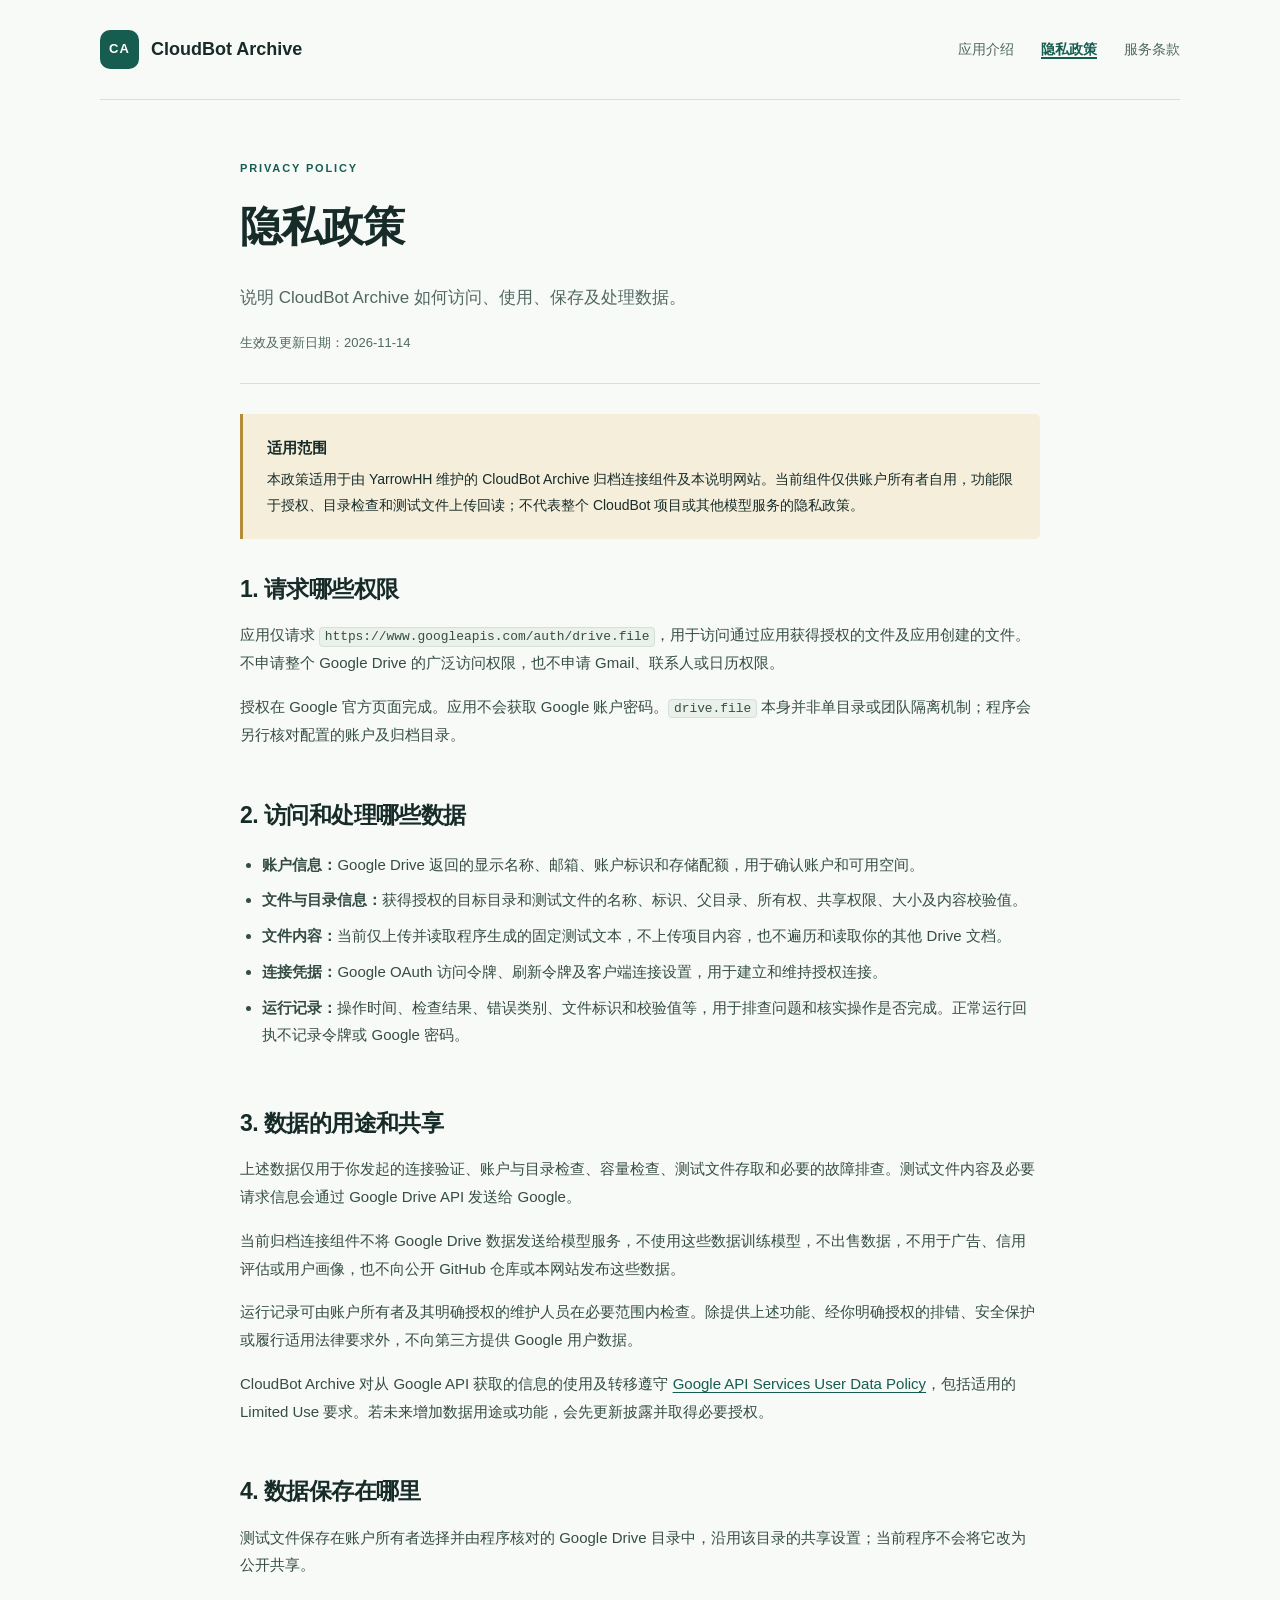
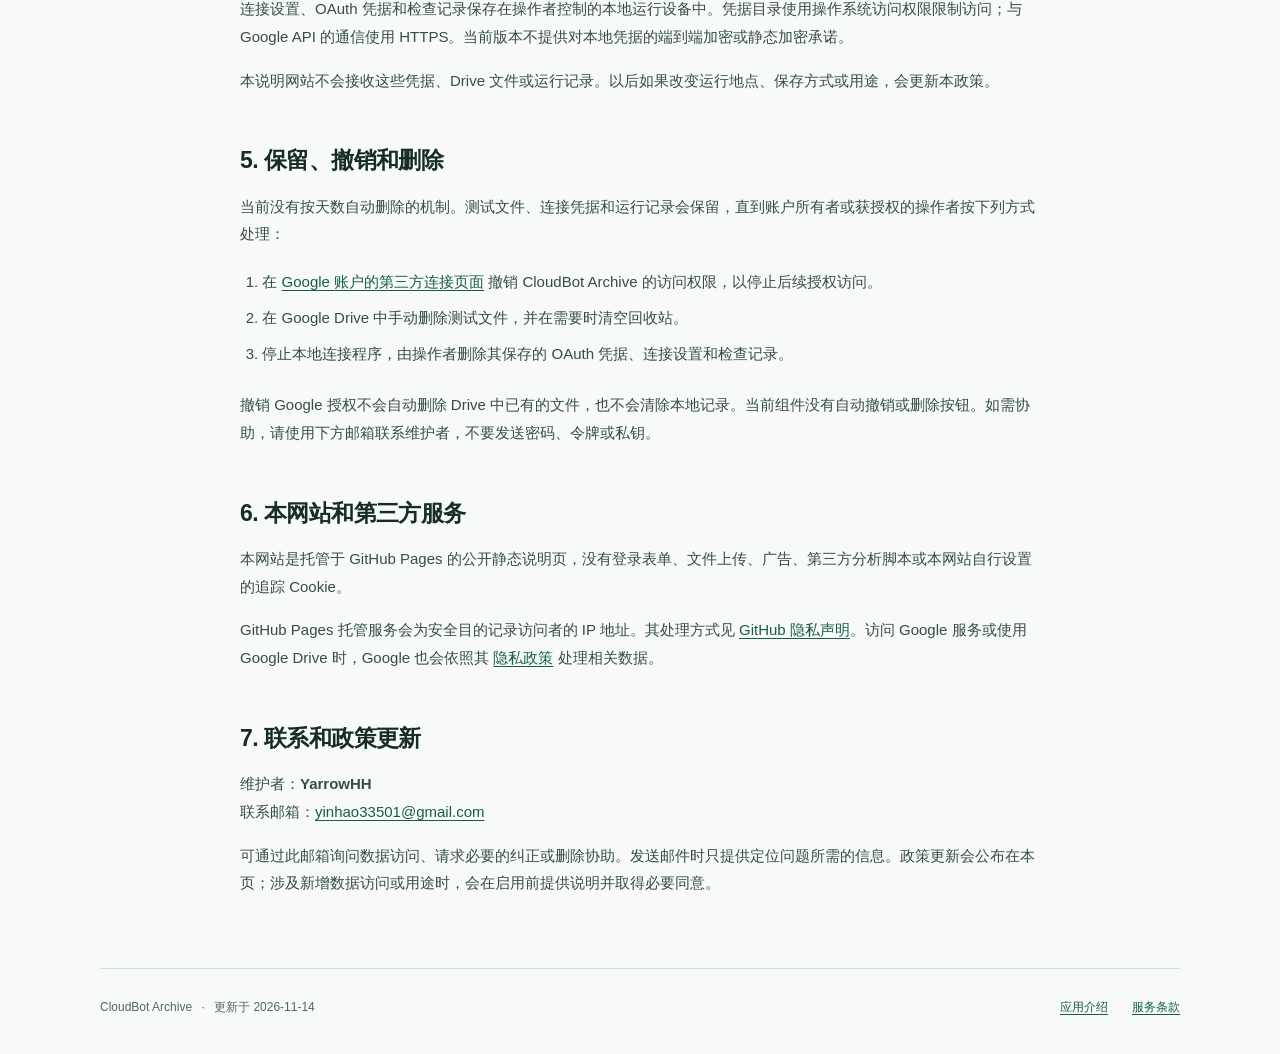
==== privacy.html @ 51e5c3c5 "Publish CloudBot Archive introduction, privacy policy, and terms" ====
<!doctype html>
<html lang="zh-CN">
<head>
  <meta charset="utf-8">
  <meta name="viewport" content="width=device-width, initial-scale=1">
  <meta name="description" content="CloudBot Archive 隐私政策：Google Drive 权限、数据访问与使用、本地存储、第三方处理，以及撤销授权和删除数据的方法。">
  <meta name="referrer" content="strict-origin-when-cross-origin">
  <title>隐私政策 · CloudBot Archive</title>
  <link rel="canonical" href="https://yarrowhh.github.io/privacy.html">
  <link rel="stylesheet" href="/styles.css">
</head>
<body>
  <a class="skip" href="#main">跳到正文</a>
  <header class="site-header wrap"><a class="brand" href="/" aria-label="CloudBot Archive 首页"><span class="brand-mark" aria-hidden="true">CA</span><span>CloudBot Archive</span></a><nav aria-label="网站导航"><a href="/">应用介绍</a><a href="/privacy.html" aria-current="page">隐私政策</a><a href="/terms.html">服务条款</a></nav></header>
  <main id="main" class="wrap document">
    <header class="document-heading"><p class="eyebrow">PRIVACY POLICY</p><h1>隐私政策</h1><p class="lead">说明 CloudBot Archive 如何访问、使用、保存及处理数据。</p><p class="date">生效及更新日期：2026-11-14</p></header>
    <aside class="note"><strong>适用范围</strong><p>本政策适用于由 YarrowHH 维护的 CloudBot Archive 归档连接组件及本说明网站。当前组件仅供账户所有者自用，功能限于授权、目录检查和测试文件上传回读；不代表整个 CloudBot 项目或其他模型服务的隐私政策。</p></aside>
    <section><h2>1. 请求哪些权限</h2><p>应用仅请求 <code>https://www.googleapis.com/auth/drive.file</code>，用于访问通过应用获得授权的文件及应用创建的文件。不申请整个 Google Drive 的广泛访问权限，也不申请 Gmail、联系人或日历权限。</p><p>授权在 Google 官方页面完成。应用不会获取 Google 账户密码。<code>drive.file</code> 本身并非单目录或团队隔离机制；程序会另行核对配置的账户及归档目录。</p></section>
    <section><h2>2. 访问和处理哪些数据</h2><ul><li><strong>账户信息：</strong>Google Drive 返回的显示名称、邮箱、账户标识和存储配额，用于确认账户和可用空间。</li><li><strong>文件与目录信息：</strong>获得授权的目标目录和测试文件的名称、标识、父目录、所有权、共享权限、大小及内容校验值。</li><li><strong>文件内容：</strong>当前仅上传并读取程序生成的固定测试文本，不上传项目内容，也不遍历和读取你的其他 Drive 文档。</li><li><strong>连接凭据：</strong>Google OAuth 访问令牌、刷新令牌及客户端连接设置，用于建立和维持授权连接。</li><li><strong>运行记录：</strong>操作时间、检查结果、错误类别、文件标识和校验值等，用于排查问题和核实操作是否完成。正常运行回执不记录令牌或 Google 密码。</li></ul></section>
    <section><h2>3. 数据的用途和共享</h2><p>上述数据仅用于你发起的连接验证、账户与目录检查、容量检查、测试文件存取和必要的故障排查。测试文件内容及必要请求信息会通过 Google Drive API 发送给 Google。</p><p>当前归档连接组件不将 Google Drive 数据发送给模型服务，不使用这些数据训练模型，不出售数据，不用于广告、信用评估或用户画像，也不向公开 GitHub 仓库或本网站发布这些数据。</p><p>运行记录可由账户所有者及其明确授权的维护人员在必要范围内检查。除提供上述功能、经你明确授权的排错、安全保护或履行适用法律要求外，不向第三方提供 Google 用户数据。</p><p>CloudBot Archive 对从 Google API 获取的信息的使用及转移遵守 <a href="https://developers.google.com/terms/api-services-user-data-policy">Google API Services User Data Policy</a>，包括适用的 Limited Use 要求。若未来增加数据用途或功能，会先更新披露并取得必要授权。</p></section>
    <section><h2>4. 数据保存在哪里</h2><p>测试文件保存在账户所有者选择并由程序核对的 Google Drive 目录中，沿用该目录的共享设置；当前程序不会将它改为公开共享。</p><p>连接设置、OAuth 凭据和检查记录保存在操作者控制的本地运行设备中。凭据目录使用操作系统访问权限限制访问；与 Google API 的通信使用 HTTPS。当前版本不提供对本地凭据的端到端加密或静态加密承诺。</p><p>本说明网站不会接收这些凭据、Drive 文件或运行记录。以后如果改变运行地点、保存方式或用途，会更新本政策。</p></section>
    <section><h2>5. 保留、撤销和删除</h2><p>当前没有按天数自动删除的机制。测试文件、连接凭据和运行记录会保留，直到账户所有者或获授权的操作者按下列方式处理：</p><ol><li>在 <a href="https://myaccount.google.com/connections">Google 账户的第三方连接页面</a> 撤销 CloudBot Archive 的访问权限，以停止后续授权访问。</li><li>在 Google Drive 中手动删除测试文件，并在需要时清空回收站。</li><li>停止本地连接程序，由操作者删除其保存的 OAuth 凭据、连接设置和检查记录。</li></ol><p>撤销 Google 授权不会自动删除 Drive 中已有的文件，也不会清除本地记录。当前组件没有自动撤销或删除按钮。如需协助，请使用下方邮箱联系维护者，不要发送密码、令牌或私钥。</p></section>
    <section><h2>6. 本网站和第三方服务</h2><p>本网站是托管于 GitHub Pages 的公开静态说明页，没有登录表单、文件上传、广告、第三方分析脚本或本网站自行设置的追踪 Cookie。</p><p>GitHub Pages 托管服务会为安全目的记录访问者的 IP 地址。其处理方式见 <a href="https://docs.github.com/en/site-policy/privacy-policies/github-general-privacy-statement">GitHub 隐私声明</a>。访问 Google 服务或使用 Google Drive 时，Google 也会依照其 <a href="https://policies.google.com/privacy">隐私政策</a> 处理相关数据。</p></section>
    <section><h2>7. 联系和政策更新</h2><p>维护者：<strong>YarrowHH</strong><br>联系邮箱：<a href="mailto:yinhao33501@gmail.com">yinhao33501@gmail.com</a></p><p>可通过此邮箱询问数据访问、请求必要的纠正或删除协助。发送邮件时只提供定位问题所需的信息。政策更新会公布在本页；涉及新增数据访问或用途时，会在启用前提供说明并取得必要同意。</p></section>
  </main>
  <footer class="site-footer wrap"><p>CloudBot Archive <span>·</span> 更新于 2026-11-14</p><div><a href="/">应用介绍</a><a href="/terms.html">服务条款</a></div></footer>
</body>
</html>
---- styles.css ----
:root{color-scheme:light;--paper:#f8faf7;--surface:#fff;--ink:#172c29;--muted:#516862;--line:#d5e0d9;--accent:#165d50;--wash:#e9f1e9;--warm:#f5eedb}
*{box-sizing:border-box}
html{scroll-padding-top:1.5rem}
body{margin:0;background:var(--paper);color:var(--ink);font-family:Inter,-apple-system,BlinkMacSystemFont,"Segoe UI","PingFang SC","Microsoft YaHei",sans-serif;font-size:16px;line-height:1.85;-webkit-font-smoothing:antialiased}
a{color:var(--accent);text-underline-offset:.22em;overflow-wrap:anywhere}
a:hover{text-decoration-thickness:2px}
a:focus-visible{outline:3px solid #c16821;outline-offset:5px;border-radius:2px}
.wrap{width:min(1080px,calc(100% - 64px));margin-inline:auto}
.skip{position:absolute;left:16px;top:-80px;background:var(--ink);color:#fff;padding:10px 16px;z-index:2}.skip:focus{top:12px}
.site-header{min-height:100px;display:flex;align-items:center;justify-content:space-between;gap:24px;border-bottom:1px solid var(--line)}
.brand{display:inline-flex;align-items:center;gap:12px;font-weight:700;font-size:18px;text-decoration:none;color:var(--ink);white-space:nowrap}
.brand-mark{display:grid;place-items:center;width:39px;height:39px;background:var(--accent);color:#fff;border-radius:10px;font-size:13px;letter-spacing:.08em}
nav{display:flex;gap:27px;flex-wrap:wrap}nav a{font-size:14px;text-decoration:none;color:var(--muted);padding:10px 0}nav a[aria-current=page]{color:var(--accent);font-weight:700;text-decoration:underline;text-decoration-thickness:2px}
.hero{padding:76px 0 64px;max-width:850px}
.eyebrow{font-size:11px;letter-spacing:.17em;font-weight:700;color:var(--accent);margin:0 0 20px;line-height:1.6}
h1,h2,h3{line-height:1.4;letter-spacing:-.025em}h1{font-size:clamp(32px,4.7vw,54px);margin:0 0 25px;font-weight:650}h2{font-size:28px;margin:0 0 22px;font-weight:650}h3{font-size:20px;margin:14px 0 12px;font-weight:650}p{margin:0 0 16px}
.lead{font-size:18px;line-height:1.95;color:var(--muted);max-width:720px}
.status{display:inline-flex;gap:9px;align-items:center;padding:5px 12px;background:var(--wash);border-radius:4px;color:var(--accent);font-size:13px;margin-top:6px}
.status span{font-size:9px}.hero-links{display:flex;align-items:center;flex-wrap:wrap;gap:25px;margin-top:24px}
.button{display:inline-flex;gap:24px;padding:12px 20px;background:var(--accent);border:1px solid var(--accent);color:#fff;text-decoration:none;border-radius:5px;font-size:14px;font-weight:600}.button:hover{background:#10483e}.text-link{font-size:14px;font-weight:600}
.section{padding:46px 0;border-top:1px solid var(--line)}.section-heading .eyebrow{margin-bottom:10px}.section-heading h2{margin-bottom:30px}
.features{display:grid;grid-template-columns:repeat(3,minmax(0,1fr));gap:32px}.features article{padding:0 20px 10px 0}.features p{font-size:15px;color:var(--muted)}.number{font-size:13px;color:var(--accent);font-weight:700}
.note{background:var(--warm);border-left:3px solid #b38d37;padding:20px 24px;margin-top:25px;font-size:14px;border-radius:0 5px 5px 0}.note strong{display:block;font-size:15px;margin-bottom:6px}.note p:last-child{margin-bottom:0}
.two-columns{display:grid;grid-template-columns:1.1fr 1fr;gap:65px;align-items:start}.two-columns p{font-size:15px;color:var(--muted)}.control-panel{padding:25px 28px;background:var(--wash);border-radius:6px}.control-panel h3{margin-top:0}.control-panel li{font-size:15px;padding:3px 0}
ul,ol{padding-left:1.4rem;margin:12px 0 20px}li{padding:4px 0}code{font-size:.86em;background:#eaf0ea;border:1px solid var(--line);padding:.1em .35em;border-radius:4px;overflow-wrap:anywhere}
.contact{display:flex;align-items:center;justify-content:space-between;gap:32px}.contact p{font-size:14px;color:var(--muted);max-width:580px}.contact .eyebrow{font-size:11px;color:var(--accent)}.contact h2{margin-bottom:12px}.contact-address{font-size:15px;white-space:nowrap}
.site-footer{display:flex;align-items:center;justify-content:space-between;gap:20px;padding:27px 0 36px;border-top:1px solid var(--line);color:var(--muted);font-size:12px}.site-footer p{margin:0}.site-footer span{padding:0 6px}.site-footer div{display:flex;gap:24px}
.document{max-width:800px;padding-bottom:55px}.document-heading{padding:60px 0 28px;border-bottom:1px solid var(--line)}.document h1{font-size:42px}.document .lead{font-size:17px}.date{font-size:13px;color:var(--muted);margin-bottom:0}.document section{padding-top:34px}.document h2{font-size:23px;margin-bottom:16px}.document section p,.document li{font-size:15px;color:#354d46}.document .note{margin-top:30px}.document .note p{font-size:14px}
@media(max-width:760px){.wrap{width:calc(100% - 40px)}.site-header{padding:22px 0;align-items:flex-start;flex-direction:column;gap:14px;min-height:0}nav{gap:24px}nav a{padding:2px 0}.hero{padding:44px 0 42px}.lead{font-size:16px}.section{padding:34px 0}h2{font-size:25px}.features{grid-template-columns:1fr;gap:19px}.features article{padding:0 0 16px;border-bottom:1px solid var(--line)}.features article:last-child{border-bottom:0}.features h3{margin-top:5px}.two-columns{grid-template-columns:1fr;gap:22px}.contact{align-items:flex-start;flex-direction:column;gap:4px}.contact-address{white-space:normal}.site-footer{align-items:flex-start;flex-direction:column;gap:10px}.document-heading{padding-top:40px}.document h1{font-size:34px}.note{padding:17px 19px}.hero-links{gap:18px}.eyebrow{letter-spacing:.1em;font-size:10px}}
@media(prefers-reduced-motion:reduce){html{scroll-behavior:auto}}
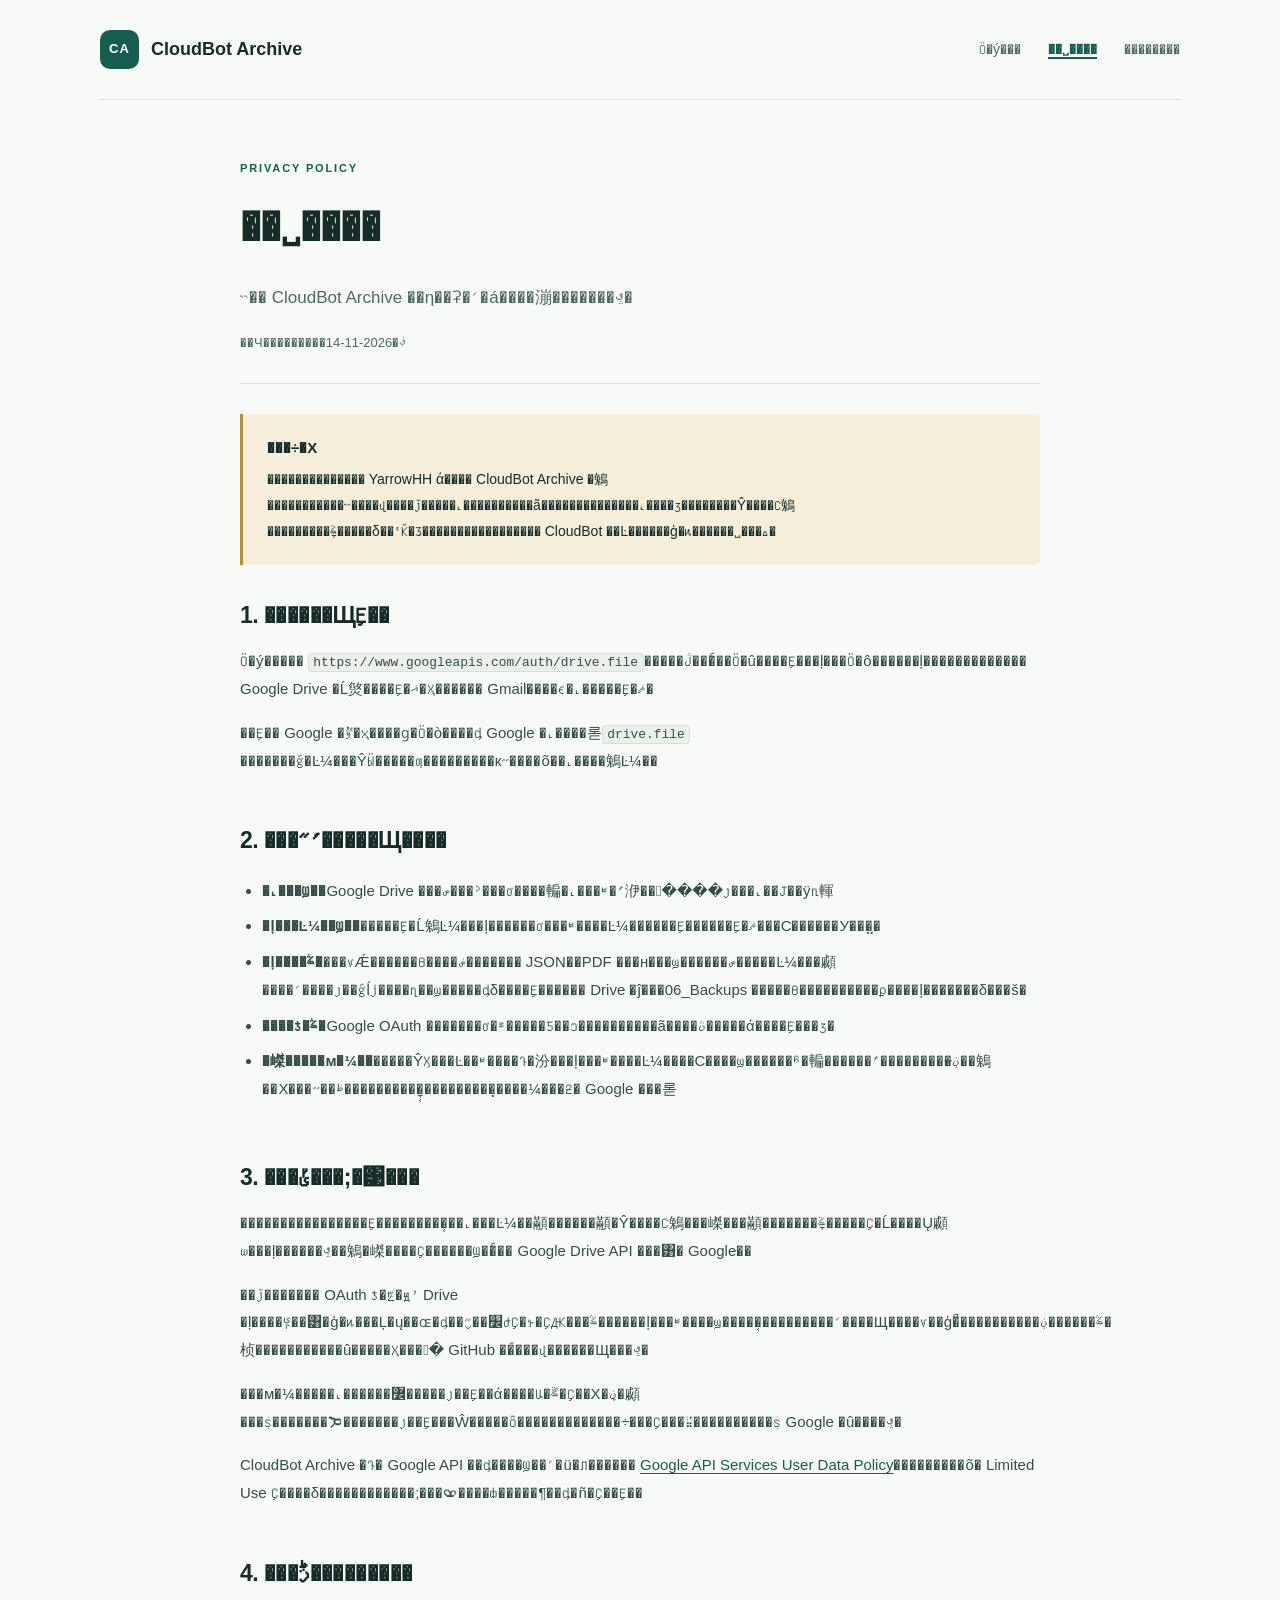
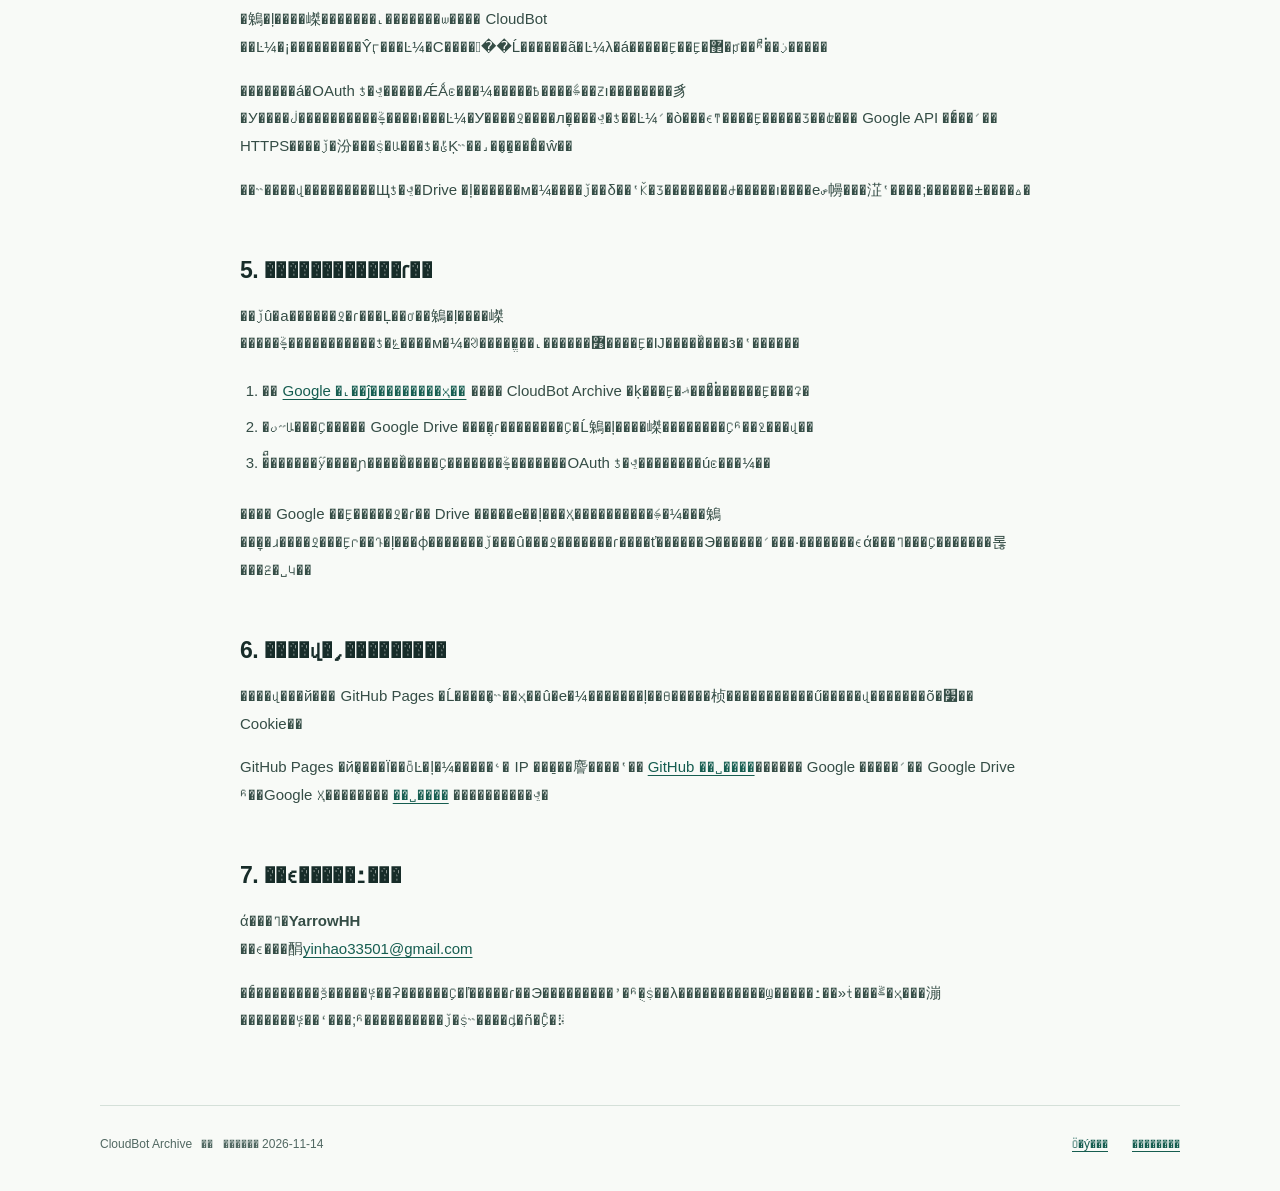
==== commit e4e8b992: "Update archive disclosures for bounded team artifact and restore validation" ====
--- a/privacy.html
+++ b/privacy.html
@@ -3,26 +3,26 @@
 <head>
   <meta charset="utf-8">
   <meta name="viewport" content="width=device-width, initial-scale=1">
-  <meta name="description" content="CloudBot Archive 隐私政策：Google Drive 权限、数据访问与使用、本地存储、第三方处理，以及撤销授权和删除数据的方法。">
+  <meta name="description" content="CloudBot Archive ��˽���ߣ�Google Drive Ȩ�ޡ����ݷ�����ʹ�á����ش洢���������������Լ�������Ȩ��ɾ�����ݵķ�����">
   <meta name="referrer" content="strict-origin-when-cross-origin">
-  <title>隐私政策 · CloudBot Archive</title>
+  <title>��˽���� �� CloudBot Archive</title>
   <link rel="canonical" href="https://yarrowhh.github.io/privacy.html">
   <link rel="stylesheet" href="/styles.css">
 </head>
 <body>
-  <a class="skip" href="#main">跳到正文</a>
-  <header class="site-header wrap"><a class="brand" href="/" aria-label="CloudBot Archive 首页"><span class="brand-mark" aria-hidden="true">CA</span><span>CloudBot Archive</span></a><nav aria-label="网站导航"><a href="/">应用介绍</a><a href="/privacy.html" aria-current="page">隐私政策</a><a href="/terms.html">服务条款</a></nav></header>
+  <a class="skip" href="#main">��������</a>
+  <header class="site-header wrap"><a class="brand" href="/" aria-label="CloudBot Archive ��ҳ"><span class="brand-mark" aria-hidden="true">CA</span><span>CloudBot Archive</span></a><nav aria-label="��վ����"><a href="/">Ӧ�ý���</a><a href="/privacy.html" aria-current="page">��˽����</a><a href="/terms.html">��������</a></nav></header>
   <main id="main" class="wrap document">
-    <header class="document-heading"><p class="eyebrow">PRIVACY POLICY</p><h1>隐私政策</h1><p class="lead">说明 CloudBot Archive 如何访问、使用、保存及处理数据。</p><p class="date">生效及更新日期：2026-11-14</p></header>
-    <aside class="note"><strong>适用范围</strong><p>本政策适用于由 YarrowHH 维护的 CloudBot Archive 归档连接组件及本说明网站。当前组件仅供账户所有者自用，功能限于授权、目录检查和测试文件上传回读；不代表整个 CloudBot 项目或其他模型服务的隐私政策。</p></aside>
-    <section><h2>1. 请求哪些权限</h2><p>应用仅请求 <code>https://www.googleapis.com/auth/drive.file</code>，用于访问通过应用获得授权的文件及应用创建的文件。不申请整个 Google Drive 的广泛访问权限，也不申请 Gmail、联系人或日历权限。</p><p>授权在 Google 官方页面完成。应用不会获取 Google 账户密码。<code>drive.file</code> 本身并非单目录或团队隔离机制；程序会另行核对配置的账户及归档目录。</p></section>
-    <section><h2>2. 访问和处理哪些数据</h2><ul><li><strong>账户信息：</strong>Google Drive 返回的显示名称、邮箱、账户标识和存储配额，用于确认账户和可用空间。</li><li><strong>文件与目录信息：</strong>获得授权的目标目录和测试文件的名称、标识、父目录、所有权、共享权限、大小及内容校验值。</li><li><strong>文件内容：</strong>当前仅上传并读取程序生成的固定测试文本，不上传项目内容，也不遍历和读取你的其他 Drive 文档。</li><li><strong>连接凭据：</strong>Google OAuth 访问令牌、刷新令牌及客户端连接设置，用于建立和维持授权连接。</li><li><strong>运行记录：</strong>操作时间、检查结果、错误类别、文件标识和校验值等，用于排查问题和核实操作是否完成。正常运行回执不记录令牌或 Google 密码。</li></ul></section>
-    <section><h2>3. 数据的用途和共享</h2><p>上述数据仅用于你发起的连接验证、账户与目录检查、容量检查、测试文件存取和必要的故障排查。测试文件内容及必要请求信息会通过 Google Drive API 发送给 Google。</p><p>当前归档连接组件不将 Google Drive 数据发送给模型服务，不使用这些数据训练模型，不出售数据，不用于广告、信用评估或用户画像，也不向公开 GitHub 仓库或本网站发布这些数据。</p><p>运行记录可由账户所有者及其明确授权的维护人员在必要范围内检查。除提供上述功能、经你明确授权的排错、安全保护或履行适用法律要求外，不向第三方提供 Google 用户数据。</p><p>CloudBot Archive 对从 Google API 获取的信息的使用及转移遵守 <a href="https://developers.google.com/terms/api-services-user-data-policy">Google API Services User Data Policy</a>，包括适用的 Limited Use 要求。若未来增加数据用途或功能，会先更新披露并取得必要授权。</p></section>
-    <section><h2>4. 数据保存在哪里</h2><p>测试文件保存在账户所有者选择并由程序核对的 Google Drive 目录中，沿用该目录的共享设置；当前程序不会将它改为公开共享。</p><p>连接设置、OAuth 凭据和检查记录保存在操作者控制的本地运行设备中。凭据目录使用操作系统访问权限限制访问；与 Google API 的通信使用 HTTPS。当前版本不提供对本地凭据的端到端加密或静态加密承诺。</p><p>本说明网站不会接收这些凭据、Drive 文件或运行记录。以后如果改变运行地点、保存方式或用途，会更新本政策。</p></section>
-    <section><h2>5. 保留、撤销和删除</h2><p>当前没有按天数自动删除的机制。测试文件、连接凭据和运行记录会保留，直到账户所有者或获授权的操作者按下列方式处理：</p><ol><li>在 <a href="https://myaccount.google.com/connections">Google 账户的第三方连接页面</a> 撤销 CloudBot Archive 的访问权限，以停止后续授权访问。</li><li>在 Google Drive 中手动删除测试文件，并在需要时清空回收站。</li><li>停止本地连接程序，由操作者删除其保存的 OAuth 凭据、连接设置和检查记录。</li></ol><p>撤销 Google 授权不会自动删除 Drive 中已有的文件，也不会清除本地记录。当前组件没有自动撤销或删除按钮。如需协助，请使用下方邮箱联系维护者，不要发送密码、令牌或私钥。</p></section>
-    <section><h2>6. 本网站和第三方服务</h2><p>本网站是托管于 GitHub Pages 的公开静态说明页，没有登录表单、文件上传、广告、第三方分析脚本或本网站自行设置的追踪 Cookie。</p><p>GitHub Pages 托管服务会为安全目的记录访问者的 IP 地址。其处理方式见 <a href="https://docs.github.com/en/site-policy/privacy-policies/github-general-privacy-statement">GitHub 隐私声明</a>。访问 Google 服务或使用 Google Drive 时，Google 也会依照其 <a href="https://policies.google.com/privacy">隐私政策</a> 处理相关数据。</p></section>
-    <section><h2>7. 联系和政策更新</h2><p>维护者：<strong>YarrowHH</strong><br>联系邮箱：<a href="mailto:yinhao33501@gmail.com">yinhao33501@gmail.com</a></p><p>可通过此邮箱询问数据访问、请求必要的纠正或删除协助。发送邮件时只提供定位问题所需的信息。政策更新会公布在本页；涉及新增数据访问或用途时，会在启用前提供说明并取得必要同意。</p></section>
+    <header class="document-heading"><p class="eyebrow">PRIVACY POLICY</p><h1>��˽����</h1><p class="lead">˵�� CloudBot Archive ��η��ʡ�ʹ�á����漰�������ݡ�</p><p class="date">��Ч���������ڣ�2026-11-14</p></header>
+    <aside class="note"><strong>���÷�Χ</strong><p>�������������� YarrowHH ά���� CloudBot Archive �鵵�����������˵����վ����ǰ�����˻����������ã��������������˻����ӡ��������Ŷ����Ϲ鵵���������ػָ�����δ��ʽǨ�Ʒ����������������� CloudBot ��Ŀ������ģ�ͷ������˽���ߡ�</p></aside>
+    <section><h2>1. ������ЩȨ��</h2><p>Ӧ�ý����� <code>https://www.googleapis.com/auth/drive.file</code>�����ڷ���ͨ��Ӧ�û����Ȩ���ļ���Ӧ�ô������ļ������������� Google Drive �Ĺ㷺����Ȩ�ޣ�Ҳ������ Gmail����ϵ�˻�����Ȩ�ޡ�</p><p>��Ȩ�� Google �ٷ�ҳ����ɡ�Ӧ�ò����ȡ Google �˻����롣<code>drive.file</code> �������ǵ�Ŀ¼���ŶӸ�����ƣ���������к˶����õ��˻����鵵Ŀ¼��</p></section>
+    <section><h2>2. ���ʺʹ�����Щ����</h2><ul><li><strong>�˻���Ϣ��</strong>Google Drive ���ص���ʾ���ơ����䡢�˻���ʶ�ʹ洢������ȷ���˻��Ϳ��ÿռ䡣</li><li><strong>�ļ���Ŀ¼��Ϣ��</strong>�����Ȩ�Ĺ鵵Ŀ¼���ļ������ơ���ʶ����Ŀ¼������Ȩ������Ȩ�ޡ���С������У��ֵ��</li><li><strong>�ļ����ݣ�</strong>���ѵǼ������ϴ����ض������� JSON��PDF ���н���ϣ������ص�����Ŀ¼���顣����ʹ����ȷ��ǵĺϳ����ղ��ϣ�����ȡδ����Ȩ������ Drive �ĵ���06_Backups �����ϴ����������ϼ����ļ�������δ���š�</li><li><strong>����ƾ�ݣ�</strong>Google OAuth �������ơ�ˢ�����Ƽ��ͻ����������ã����ڽ�����ά����Ȩ���ӡ�</li><li><strong>�嵥�����м�¼��</strong>�����ŶӼ���Ŀ��ʶ����Դ�汾���ļ���ʶ����Ŀ¼����С����ϣ������ʱ�䡢������ʹ���������ڹ̶��鵵��Χ���˶��ظ���������֤�ָ���������ִ����¼���ƻ� Google ���롣</li></ul></section>
+    <section><h2>3. ���ݵ���;�͹���</h2><p>����������������Ȩ��������֤���˻���Ŀ¼��顢������顢�Ŷ����Ϲ鵵���嵥���顢�������ػָ�����Ҫ�Ĺ����Ų顣ѡ���ļ������ݡ��鵵�嵥����Ҫ������Ϣ��ͨ�� Google Drive API ���͸� Google��</p><p>��ǰ������� OAuth ƾ�ݻ�ԭʼ Drive �ļ����ݷ��͸�ģ�ͷ���Ļ�ų��ɶ�ȡ��׼��״̬ժҪ�ͱ�ҪԪ���ݣ������ļ���ʶ����ϣ����֤����������ʹ����Щ����ѵ��ģ�ͣ����������ݣ������ڹ�桢�����������û�����Ҳ���򹫿� GitHub �ֿ����վ������Щ���ݡ�</p><p>���м�¼�����˻������߼�����ȷ��Ȩ��ά����Ա�ڱ�Ҫ��Χ�ڼ�顣���ṩ�������ܡ�������ȷ��Ȩ���Ŵ�����ȫ�������������÷���Ҫ���⣬����������ṩ Google �û����ݡ�</p><p>CloudBot Archive �Դ� Google API ��ȡ����Ϣ��ʹ�ü�ת������ <a href="https://developers.google.com/terms/api-services-user-data-policy">Google API Services User Data Policy</a>���������õ� Limited Use Ҫ����δ������������;���ܣ����ȸ�����¶��ȡ�ñ�Ҫ��Ȩ��</p></section>
+    <section><h2>4. ���ݱ���������</h2><p>�鵵�ļ����嵥�������˻�������ѡ���� CloudBot ��Ŀ¼�¡���������Ŷӷ���Ŀ¼�С����򲻸��Ĺ������ã�Ŀ¼λ�á�����Ȩ��Ȩ�޲�ƥ��ʱֹͣ��ز�����</p><p>�������á�OAuth ƾ�ݡ�����ǼǺͼ���¼�����ڲ����߿��Ƶı��������豸�У����ػָ����������ڶ����ı���Ŀ¼�У����Զ����лָ����ݡ�ƾ��Ŀ¼ʹ�ò���ϵͳ����Ȩ�����Ʒ��ʣ��� Google API ��ͨ��ʹ�� HTTPS����ǰ�汾���ṩ�Ա���ƾ�ݵĶ˵��˼��ܻ�̬���ܳ�ŵ��</p><p>��˵����վ���������Щƾ�ݡ�Drive �ļ������м�¼����ǰ��δ��ʽǨ�Ʒ��������Ժ�����ı����еص㡢���淽ʽ����;������±����ߡ�</p></section>
+    <section><h2>5. ������������ɾ��</h2><p>��ǰû�а������Զ�ɾ���Ļ��ơ��鵵�ļ����嵥�����ػָ�����������ƾ�ݺ����м�¼�ᱣ����ֱ���˻������߻����Ȩ�Ĳ����߰����з�ʽ������</p><ol><li>�� <a href="https://myaccount.google.com/connections">Google �˻��ĵ���������ҳ��</a> ���� CloudBot Archive �ķ���Ȩ�ޣ���ֹͣ������Ȩ���ʡ�</li><li>�ں˶Ա���Ҫ����� Google Drive ���ֶ�ɾ��������Ҫ�Ĺ鵵�ļ����嵥��������Ҫʱ��ջ���վ��</li><li>ֹͣ�������ӳ����ɲ����߰�����Ҫ�������ػָ�������OAuth ƾ�ݡ��������úͼ���¼��</li></ol><p>���� Google ��Ȩ�����Զ�ɾ�� Drive �����е��ļ���Ҳ����������ؼ�¼���鵵��ָ��ɹ����Զ���Ȩɾ��Դ�ļ���ɸ�������ǰ���û���Զ�������ɾ����ť������Э������ʹ���·�������ϵά���ߣ���Ҫ�������롢���ƻ�˽Կ��</p></section>
+    <section><h2>6. ����վ�͵���������</h2><p>����վ���й��� GitHub Pages �Ĺ�����̬˵��ҳ��û�е�¼�������ļ��ϴ�����桢�����������ű�����վ�������õ�׷�� Cookie��</p><p>GitHub Pages �йܷ����Ϊ��ȫĿ�ļ�¼�����ߵ� IP ��ַ���䴦����ʽ�� <a href="https://docs.github.com/en/site-policy/privacy-policies/github-general-privacy-statement">GitHub ��˽����</a>������ Google �����ʹ�� Google Drive ʱ��Google Ҳ�������� <a href="https://policies.google.com/privacy">��˽����</a> ����������ݡ�</p></section>
+    <section><h2>7. ��ϵ�����߸���</h2><p>ά���ߣ�<strong>YarrowHH</strong><br>��ϵ���䣺<a href="mailto:yinhao33501@gmail.com">yinhao33501@gmail.com</a></p><p>��ͨ��������ѯ�����ݷ��ʡ������Ҫ�ľ�����ɾ��Э���������ʼ�ʱֻ�ṩ��λ�����������Ϣ�����߸��»ṫ���ڱ�ҳ���漰�������ݷ��ʻ���;ʱ����������ǰ�ṩ˵����ȡ�ñ�Ҫͬ�⡣</p></section>
   </main>
-  <footer class="site-footer wrap"><p>CloudBot Archive <span>·</span> 更新于 2026-11-14</p><div><a href="/">应用介绍</a><a href="/terms.html">服务条款</a></div></footer>
+  <footer class="site-footer wrap"><p>CloudBot Archive <span>��</span> ������ 2026-11-14</p><div><a href="/">Ӧ�ý���</a><a href="/terms.html">��������</a></div></footer>
 </body>
 </html>
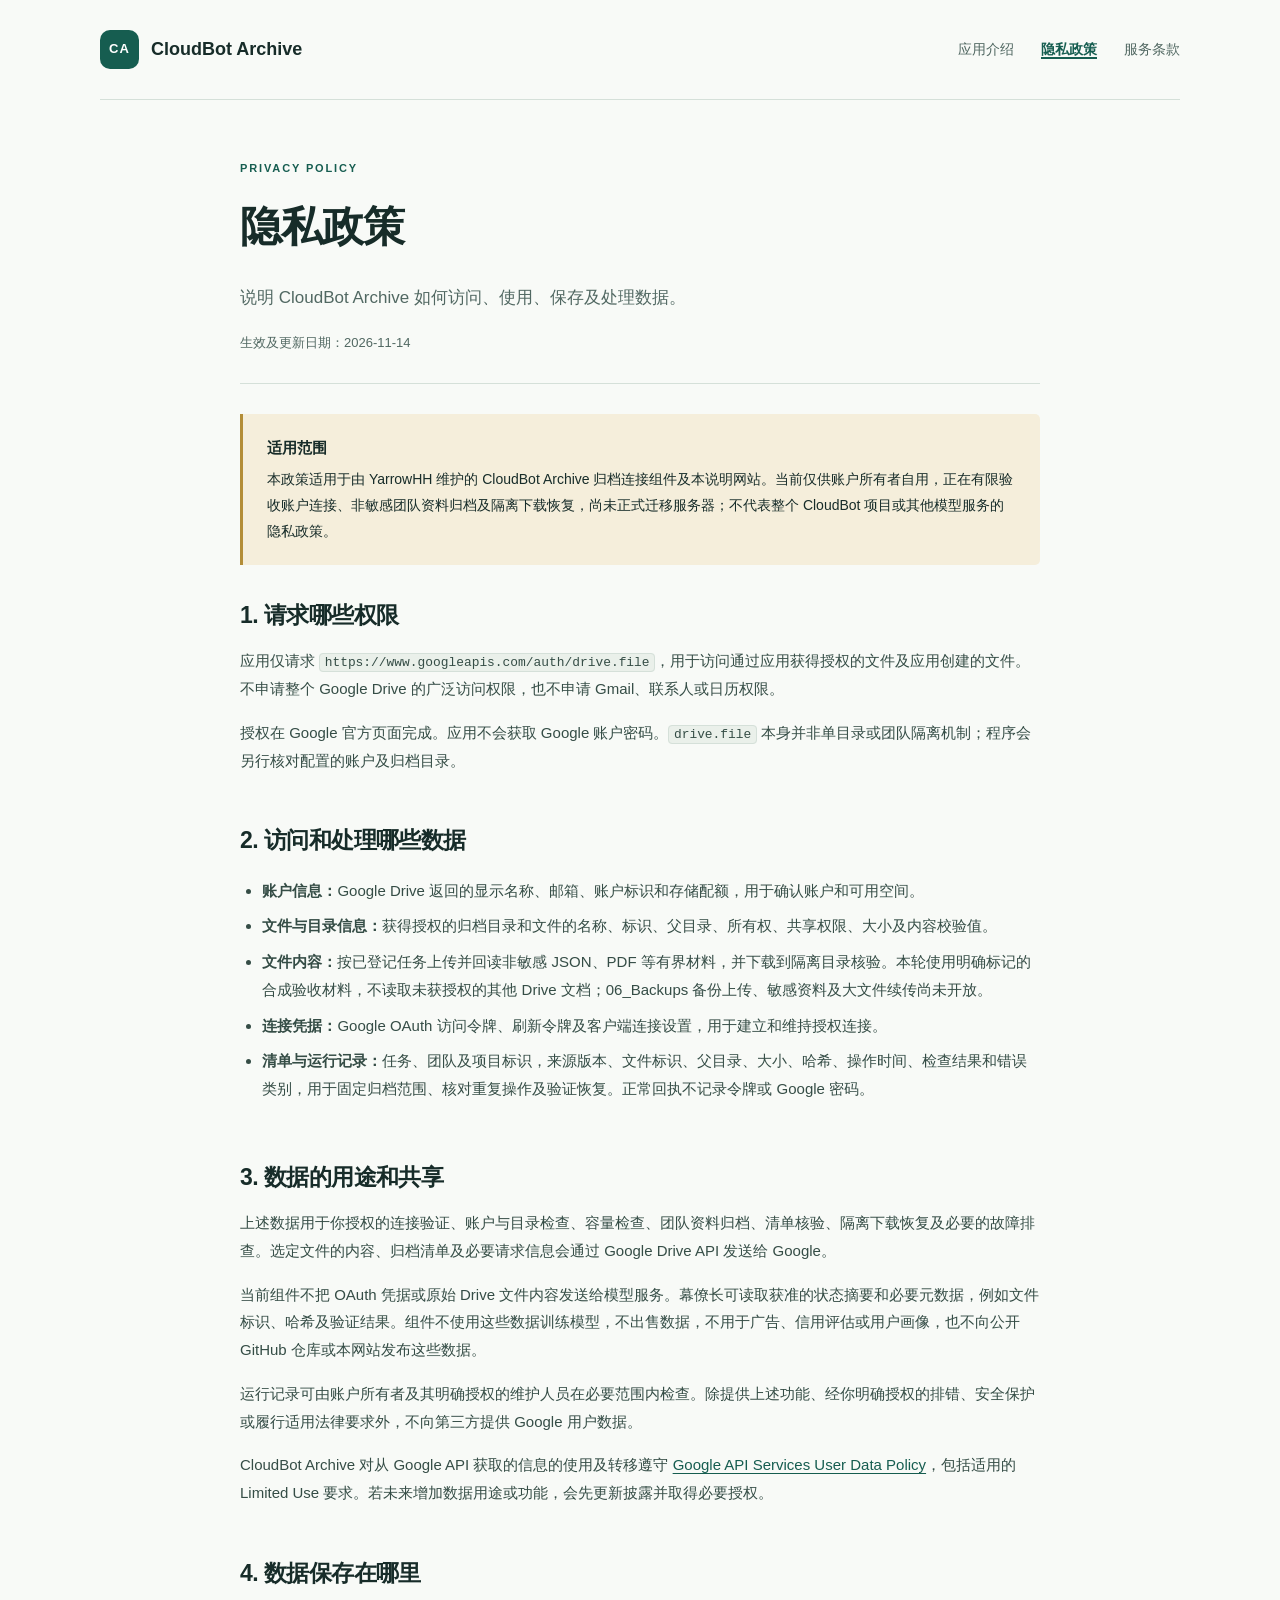
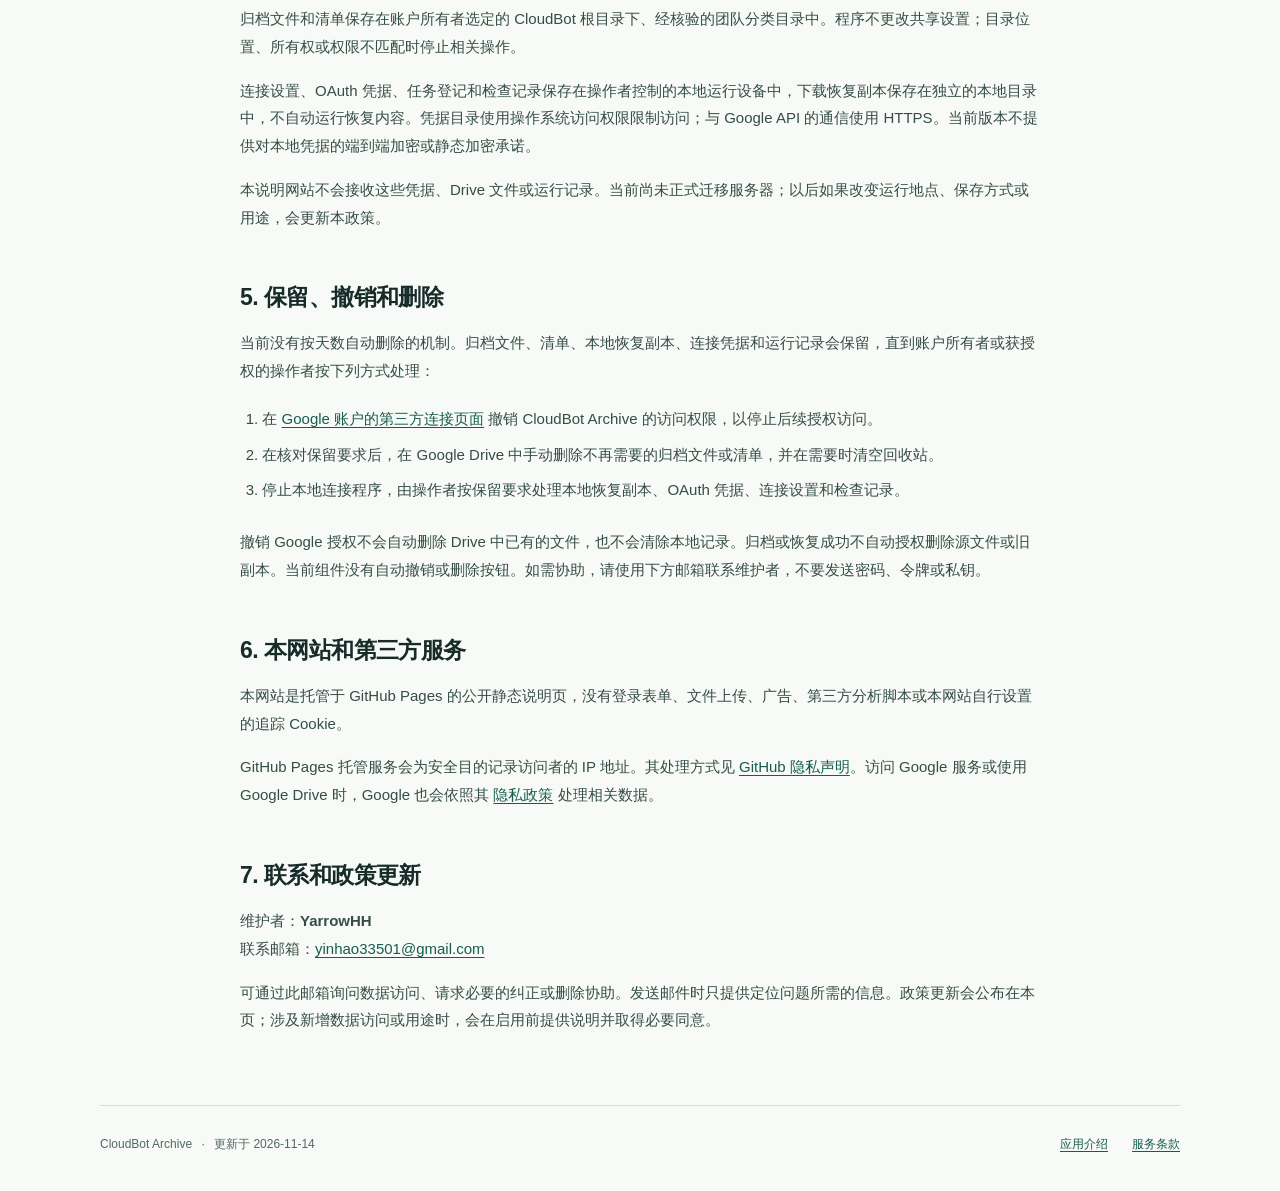
==== commit b3ead7c5: "Preserve UTF-8 Chinese text in archive disclosures" ====
--- a/privacy.html
+++ b/privacy.html
@@ -3,26 +3,26 @@
 <head>
   <meta charset="utf-8">
   <meta name="viewport" content="width=device-width, initial-scale=1">
-  <meta name="description" content="CloudBot Archive ��˽���ߣ�Google Drive Ȩ�ޡ����ݷ�����ʹ�á����ش洢���������������Լ�������Ȩ��ɾ�����ݵķ�����">
+  <meta name="description" content="CloudBot Archive 隐私政策：Google Drive 权限、数据访问与使用、本地存储、第三方处理，以及撤销授权和删除数据的方法。">
   <meta name="referrer" content="strict-origin-when-cross-origin">
-  <title>��˽���� �� CloudBot Archive</title>
+  <title>隐私政策 · CloudBot Archive</title>
   <link rel="canonical" href="https://yarrowhh.github.io/privacy.html">
   <link rel="stylesheet" href="/styles.css">
 </head>
 <body>
-  <a class="skip" href="#main">��������</a>
-  <header class="site-header wrap"><a class="brand" href="/" aria-label="CloudBot Archive ��ҳ"><span class="brand-mark" aria-hidden="true">CA</span><span>CloudBot Archive</span></a><nav aria-label="��վ����"><a href="/">Ӧ�ý���</a><a href="/privacy.html" aria-current="page">��˽����</a><a href="/terms.html">��������</a></nav></header>
+  <a class="skip" href="#main">跳到正文</a>
+  <header class="site-header wrap"><a class="brand" href="/" aria-label="CloudBot Archive 首页"><span class="brand-mark" aria-hidden="true">CA</span><span>CloudBot Archive</span></a><nav aria-label="网站导航"><a href="/">应用介绍</a><a href="/privacy.html" aria-current="page">隐私政策</a><a href="/terms.html">服务条款</a></nav></header>
   <main id="main" class="wrap document">
-    <header class="document-heading"><p class="eyebrow">PRIVACY POLICY</p><h1>��˽����</h1><p class="lead">˵�� CloudBot Archive ��η��ʡ�ʹ�á����漰�������ݡ�</p><p class="date">��Ч���������ڣ�2026-11-14</p></header>
-    <aside class="note"><strong>���÷�Χ</strong><p>�������������� YarrowHH ά���� CloudBot Archive �鵵�����������˵����վ����ǰ�����˻����������ã��������������˻����ӡ��������Ŷ����Ϲ鵵���������ػָ�����δ��ʽǨ�Ʒ����������������� CloudBot ��Ŀ������ģ�ͷ������˽���ߡ�</p></aside>
-    <section><h2>1. ������ЩȨ��</h2><p>Ӧ�ý����� <code>https://www.googleapis.com/auth/drive.file</code>�����ڷ���ͨ��Ӧ�û����Ȩ���ļ���Ӧ�ô������ļ������������� Google Drive �Ĺ㷺����Ȩ�ޣ�Ҳ������ Gmail����ϵ�˻�����Ȩ�ޡ�</p><p>��Ȩ�� Google �ٷ�ҳ����ɡ�Ӧ�ò����ȡ Google �˻����롣<code>drive.file</code> �������ǵ�Ŀ¼���ŶӸ�����ƣ���������к˶����õ��˻����鵵Ŀ¼��</p></section>
-    <section><h2>2. ���ʺʹ�����Щ����</h2><ul><li><strong>�˻���Ϣ��</strong>Google Drive ���ص���ʾ���ơ����䡢�˻���ʶ�ʹ洢������ȷ���˻��Ϳ��ÿռ䡣</li><li><strong>�ļ���Ŀ¼��Ϣ��</strong>�����Ȩ�Ĺ鵵Ŀ¼���ļ������ơ���ʶ����Ŀ¼������Ȩ������Ȩ�ޡ���С������У��ֵ��</li><li><strong>�ļ����ݣ�</strong>���ѵǼ������ϴ����ض������� JSON��PDF ���н���ϣ������ص�����Ŀ¼���顣����ʹ����ȷ��ǵĺϳ����ղ��ϣ�����ȡδ����Ȩ������ Drive �ĵ���06_Backups �����ϴ����������ϼ����ļ�������δ���š�</li><li><strong>����ƾ�ݣ�</strong>Google OAuth �������ơ�ˢ�����Ƽ��ͻ����������ã����ڽ�����ά����Ȩ���ӡ�</li><li><strong>�嵥�����м�¼��</strong>�����ŶӼ���Ŀ��ʶ����Դ�汾���ļ���ʶ����Ŀ¼����С����ϣ������ʱ�䡢������ʹ���������ڹ̶��鵵��Χ���˶��ظ���������֤�ָ���������ִ����¼���ƻ� Google ���롣</li></ul></section>
-    <section><h2>3. ���ݵ���;�͹���</h2><p>����������������Ȩ��������֤���˻���Ŀ¼��顢������顢�Ŷ����Ϲ鵵���嵥���顢�������ػָ�����Ҫ�Ĺ����Ų顣ѡ���ļ������ݡ��鵵�嵥����Ҫ������Ϣ��ͨ�� Google Drive API ���͸� Google��</p><p>��ǰ������� OAuth ƾ�ݻ�ԭʼ Drive �ļ����ݷ��͸�ģ�ͷ���Ļ�ų��ɶ�ȡ��׼��״̬ժҪ�ͱ�ҪԪ���ݣ������ļ���ʶ����ϣ����֤����������ʹ����Щ����ѵ��ģ�ͣ����������ݣ������ڹ�桢�����������û�����Ҳ���򹫿� GitHub �ֿ����վ������Щ���ݡ�</p><p>���м�¼�����˻������߼�����ȷ��Ȩ��ά����Ա�ڱ�Ҫ��Χ�ڼ�顣���ṩ�������ܡ�������ȷ��Ȩ���Ŵ�����ȫ�������������÷���Ҫ���⣬����������ṩ Google �û����ݡ�</p><p>CloudBot Archive �Դ� Google API ��ȡ����Ϣ��ʹ�ü�ת������ <a href="https://developers.google.com/terms/api-services-user-data-policy">Google API Services User Data Policy</a>���������õ� Limited Use Ҫ����δ������������;���ܣ����ȸ�����¶��ȡ�ñ�Ҫ��Ȩ��</p></section>
-    <section><h2>4. ���ݱ���������</h2><p>�鵵�ļ����嵥�������˻�������ѡ���� CloudBot ��Ŀ¼�¡���������Ŷӷ���Ŀ¼�С����򲻸��Ĺ������ã�Ŀ¼λ�á�����Ȩ��Ȩ�޲�ƥ��ʱֹͣ��ز�����</p><p>�������á�OAuth ƾ�ݡ�����ǼǺͼ���¼�����ڲ����߿��Ƶı��������豸�У����ػָ����������ڶ����ı���Ŀ¼�У����Զ����лָ����ݡ�ƾ��Ŀ¼ʹ�ò���ϵͳ����Ȩ�����Ʒ��ʣ��� Google API ��ͨ��ʹ�� HTTPS����ǰ�汾���ṩ�Ա���ƾ�ݵĶ˵��˼��ܻ�̬���ܳ�ŵ��</p><p>��˵����վ���������Щƾ�ݡ�Drive �ļ������м�¼����ǰ��δ��ʽǨ�Ʒ��������Ժ�����ı����еص㡢���淽ʽ����;������±����ߡ�</p></section>
-    <section><h2>5. ������������ɾ��</h2><p>��ǰû�а������Զ�ɾ���Ļ��ơ��鵵�ļ����嵥�����ػָ�����������ƾ�ݺ����м�¼�ᱣ����ֱ���˻������߻����Ȩ�Ĳ����߰����з�ʽ������</p><ol><li>�� <a href="https://myaccount.google.com/connections">Google �˻��ĵ���������ҳ��</a> ���� CloudBot Archive �ķ���Ȩ�ޣ���ֹͣ������Ȩ���ʡ�</li><li>�ں˶Ա���Ҫ����� Google Drive ���ֶ�ɾ��������Ҫ�Ĺ鵵�ļ����嵥��������Ҫʱ��ջ���վ��</li><li>ֹͣ�������ӳ����ɲ����߰�����Ҫ�������ػָ�������OAuth ƾ�ݡ��������úͼ���¼��</li></ol><p>���� Google ��Ȩ�����Զ�ɾ�� Drive �����е��ļ���Ҳ����������ؼ�¼���鵵��ָ��ɹ����Զ���Ȩɾ��Դ�ļ���ɸ�������ǰ���û���Զ�������ɾ����ť������Э������ʹ���·�������ϵά���ߣ���Ҫ�������롢���ƻ�˽Կ��</p></section>
-    <section><h2>6. ����վ�͵���������</h2><p>����վ���й��� GitHub Pages �Ĺ�����̬˵��ҳ��û�е�¼�������ļ��ϴ�����桢�����������ű�����վ�������õ�׷�� Cookie��</p><p>GitHub Pages �йܷ����Ϊ��ȫĿ�ļ�¼�����ߵ� IP ��ַ���䴦����ʽ�� <a href="https://docs.github.com/en/site-policy/privacy-policies/github-general-privacy-statement">GitHub ��˽����</a>������ Google �����ʹ�� Google Drive ʱ��Google Ҳ�������� <a href="https://policies.google.com/privacy">��˽����</a> ����������ݡ�</p></section>
-    <section><h2>7. ��ϵ�����߸���</h2><p>ά���ߣ�<strong>YarrowHH</strong><br>��ϵ���䣺<a href="mailto:yinhao33501@gmail.com">yinhao33501@gmail.com</a></p><p>��ͨ��������ѯ�����ݷ��ʡ������Ҫ�ľ�����ɾ��Э���������ʼ�ʱֻ�ṩ��λ�����������Ϣ�����߸��»ṫ���ڱ�ҳ���漰�������ݷ��ʻ���;ʱ����������ǰ�ṩ˵����ȡ�ñ�Ҫͬ�⡣</p></section>
+    <header class="document-heading"><p class="eyebrow">PRIVACY POLICY</p><h1>隐私政策</h1><p class="lead">说明 CloudBot Archive 如何访问、使用、保存及处理数据。</p><p class="date">生效及更新日期：2026-11-14</p></header>
+    <aside class="note"><strong>适用范围</strong><p>本政策适用于由 YarrowHH 维护的 CloudBot Archive 归档连接组件及本说明网站。当前仅供账户所有者自用，正在有限验收账户连接、非敏感团队资料归档及隔离下载恢复，尚未正式迁移服务器；不代表整个 CloudBot 项目或其他模型服务的隐私政策。</p></aside>
+    <section><h2>1. 请求哪些权限</h2><p>应用仅请求 <code>https://www.googleapis.com/auth/drive.file</code>，用于访问通过应用获得授权的文件及应用创建的文件。不申请整个 Google Drive 的广泛访问权限，也不申请 Gmail、联系人或日历权限。</p><p>授权在 Google 官方页面完成。应用不会获取 Google 账户密码。<code>drive.file</code> 本身并非单目录或团队隔离机制；程序会另行核对配置的账户及归档目录。</p></section>
+    <section><h2>2. 访问和处理哪些数据</h2><ul><li><strong>账户信息：</strong>Google Drive 返回的显示名称、邮箱、账户标识和存储配额，用于确认账户和可用空间。</li><li><strong>文件与目录信息：</strong>获得授权的归档目录和文件的名称、标识、父目录、所有权、共享权限、大小及内容校验值。</li><li><strong>文件内容：</strong>按已登记任务上传并回读非敏感 JSON、PDF 等有界材料，并下载到隔离目录核验。本轮使用明确标记的合成验收材料，不读取未获授权的其他 Drive 文档；06_Backups 备份上传、敏感资料及大文件续传尚未开放。</li><li><strong>连接凭据：</strong>Google OAuth 访问令牌、刷新令牌及客户端连接设置，用于建立和维持授权连接。</li><li><strong>清单与运行记录：</strong>任务、团队及项目标识，来源版本、文件标识、父目录、大小、哈希、操作时间、检查结果和错误类别，用于固定归档范围、核对重复操作及验证恢复。正常回执不记录令牌或 Google 密码。</li></ul></section>
+    <section><h2>3. 数据的用途和共享</h2><p>上述数据用于你授权的连接验证、账户与目录检查、容量检查、团队资料归档、清单核验、隔离下载恢复及必要的故障排查。选定文件的内容、归档清单及必要请求信息会通过 Google Drive API 发送给 Google。</p><p>当前组件不把 OAuth 凭据或原始 Drive 文件内容发送给模型服务。幕僚长可读取获准的状态摘要和必要元数据，例如文件标识、哈希及验证结果。组件不使用这些数据训练模型，不出售数据，不用于广告、信用评估或用户画像，也不向公开 GitHub 仓库或本网站发布这些数据。</p><p>运行记录可由账户所有者及其明确授权的维护人员在必要范围内检查。除提供上述功能、经你明确授权的排错、安全保护或履行适用法律要求外，不向第三方提供 Google 用户数据。</p><p>CloudBot Archive 对从 Google API 获取的信息的使用及转移遵守 <a href="https://developers.google.com/terms/api-services-user-data-policy">Google API Services User Data Policy</a>，包括适用的 Limited Use 要求。若未来增加数据用途或功能，会先更新披露并取得必要授权。</p></section>
+    <section><h2>4. 数据保存在哪里</h2><p>归档文件和清单保存在账户所有者选定的 CloudBot 根目录下、经核验的团队分类目录中。程序不更改共享设置；目录位置、所有权或权限不匹配时停止相关操作。</p><p>连接设置、OAuth 凭据、任务登记和检查记录保存在操作者控制的本地运行设备中，下载恢复副本保存在独立的本地目录中，不自动运行恢复内容。凭据目录使用操作系统访问权限限制访问；与 Google API 的通信使用 HTTPS。当前版本不提供对本地凭据的端到端加密或静态加密承诺。</p><p>本说明网站不会接收这些凭据、Drive 文件或运行记录。当前尚未正式迁移服务器；以后如果改变运行地点、保存方式或用途，会更新本政策。</p></section>
+    <section><h2>5. 保留、撤销和删除</h2><p>当前没有按天数自动删除的机制。归档文件、清单、本地恢复副本、连接凭据和运行记录会保留，直到账户所有者或获授权的操作者按下列方式处理：</p><ol><li>在 <a href="https://myaccount.google.com/connections">Google 账户的第三方连接页面</a> 撤销 CloudBot Archive 的访问权限，以停止后续授权访问。</li><li>在核对保留要求后，在 Google Drive 中手动删除不再需要的归档文件或清单，并在需要时清空回收站。</li><li>停止本地连接程序，由操作者按保留要求处理本地恢复副本、OAuth 凭据、连接设置和检查记录。</li></ol><p>撤销 Google 授权不会自动删除 Drive 中已有的文件，也不会清除本地记录。归档或恢复成功不自动授权删除源文件或旧副本。当前组件没有自动撤销或删除按钮。如需协助，请使用下方邮箱联系维护者，不要发送密码、令牌或私钥。</p></section>
+    <section><h2>6. 本网站和第三方服务</h2><p>本网站是托管于 GitHub Pages 的公开静态说明页，没有登录表单、文件上传、广告、第三方分析脚本或本网站自行设置的追踪 Cookie。</p><p>GitHub Pages 托管服务会为安全目的记录访问者的 IP 地址。其处理方式见 <a href="https://docs.github.com/en/site-policy/privacy-policies/github-general-privacy-statement">GitHub 隐私声明</a>。访问 Google 服务或使用 Google Drive 时，Google 也会依照其 <a href="https://policies.google.com/privacy">隐私政策</a> 处理相关数据。</p></section>
+    <section><h2>7. 联系和政策更新</h2><p>维护者：<strong>YarrowHH</strong><br>联系邮箱：<a href="mailto:yinhao33501@gmail.com">yinhao33501@gmail.com</a></p><p>可通过此邮箱询问数据访问、请求必要的纠正或删除协助。发送邮件时只提供定位问题所需的信息。政策更新会公布在本页；涉及新增数据访问或用途时，会在启用前提供说明并取得必要同意。</p></section>
   </main>
-  <footer class="site-footer wrap"><p>CloudBot Archive <span>��</span> ������ 2026-11-14</p><div><a href="/">Ӧ�ý���</a><a href="/terms.html">��������</a></div></footer>
+  <footer class="site-footer wrap"><p>CloudBot Archive <span>·</span> 更新于 2026-11-14</p><div><a href="/">应用介绍</a><a href="/terms.html">服务条款</a></div></footer>
 </body>
 </html>
